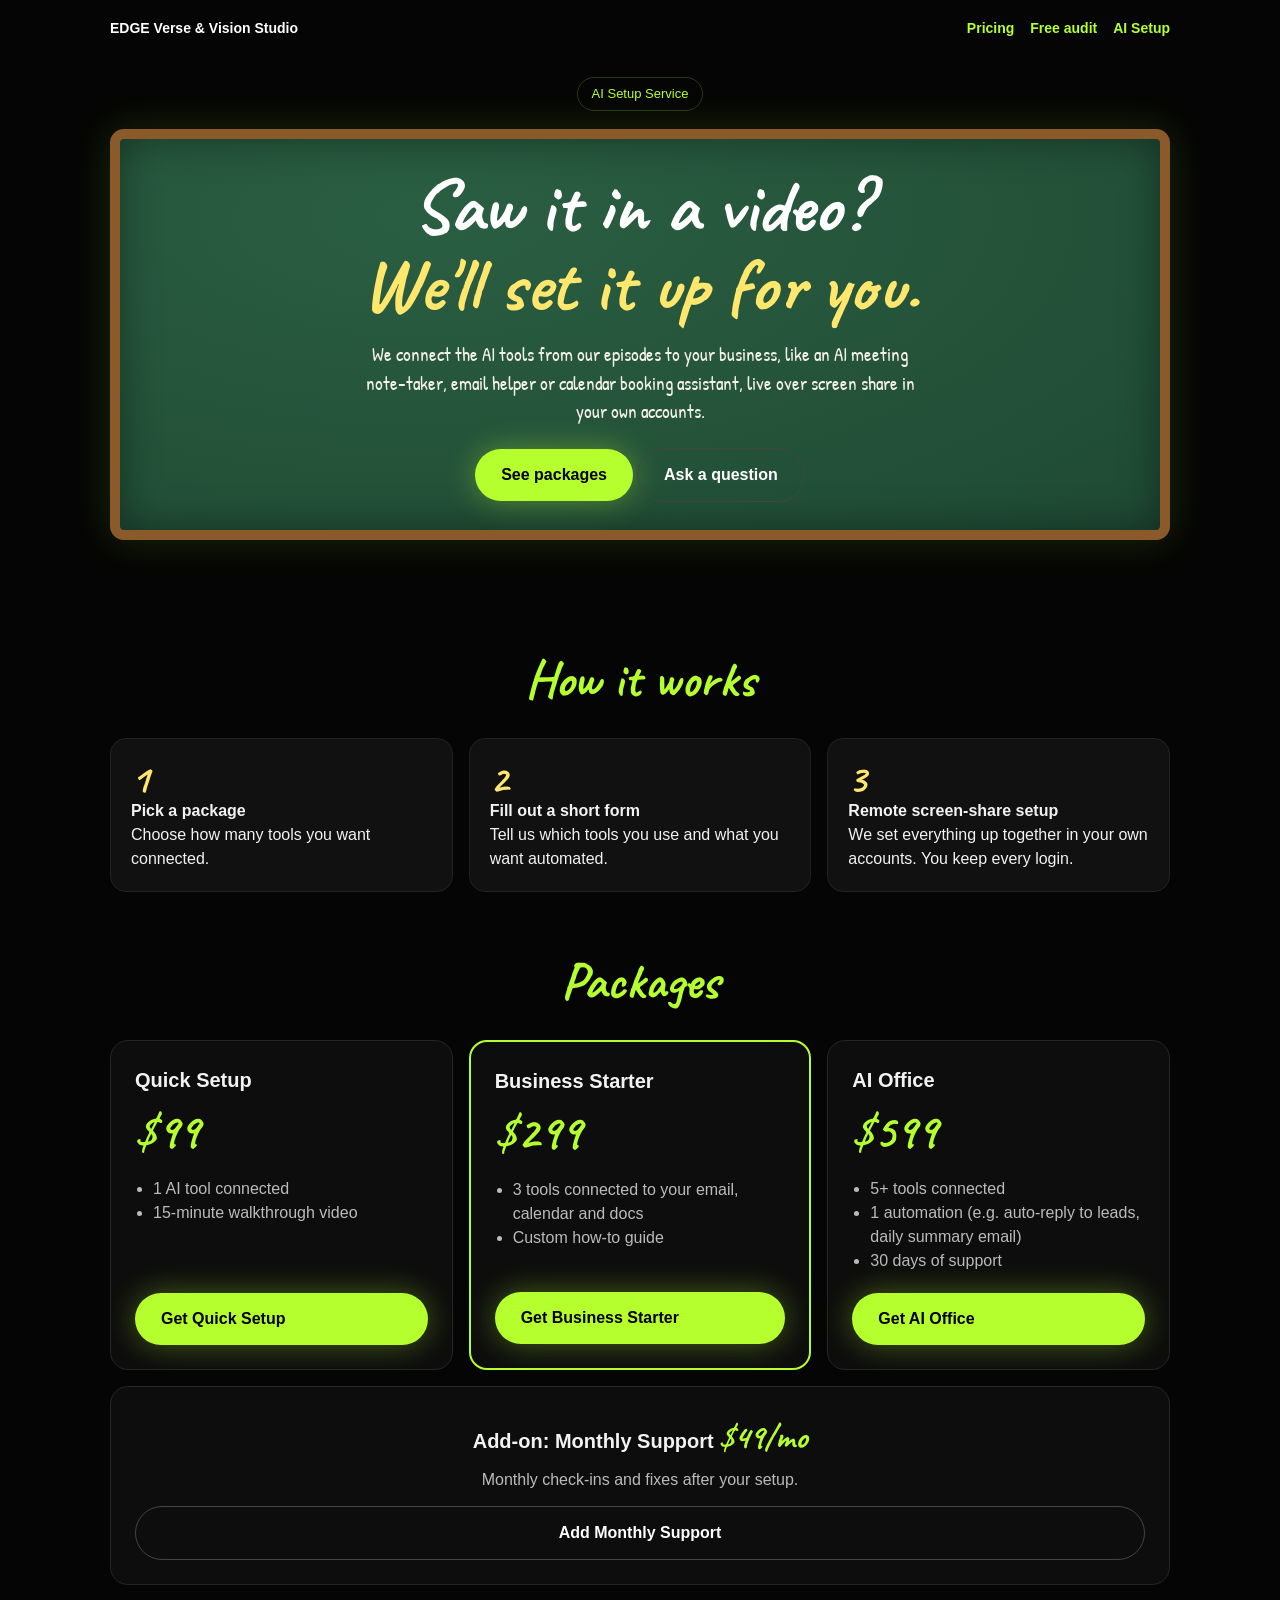
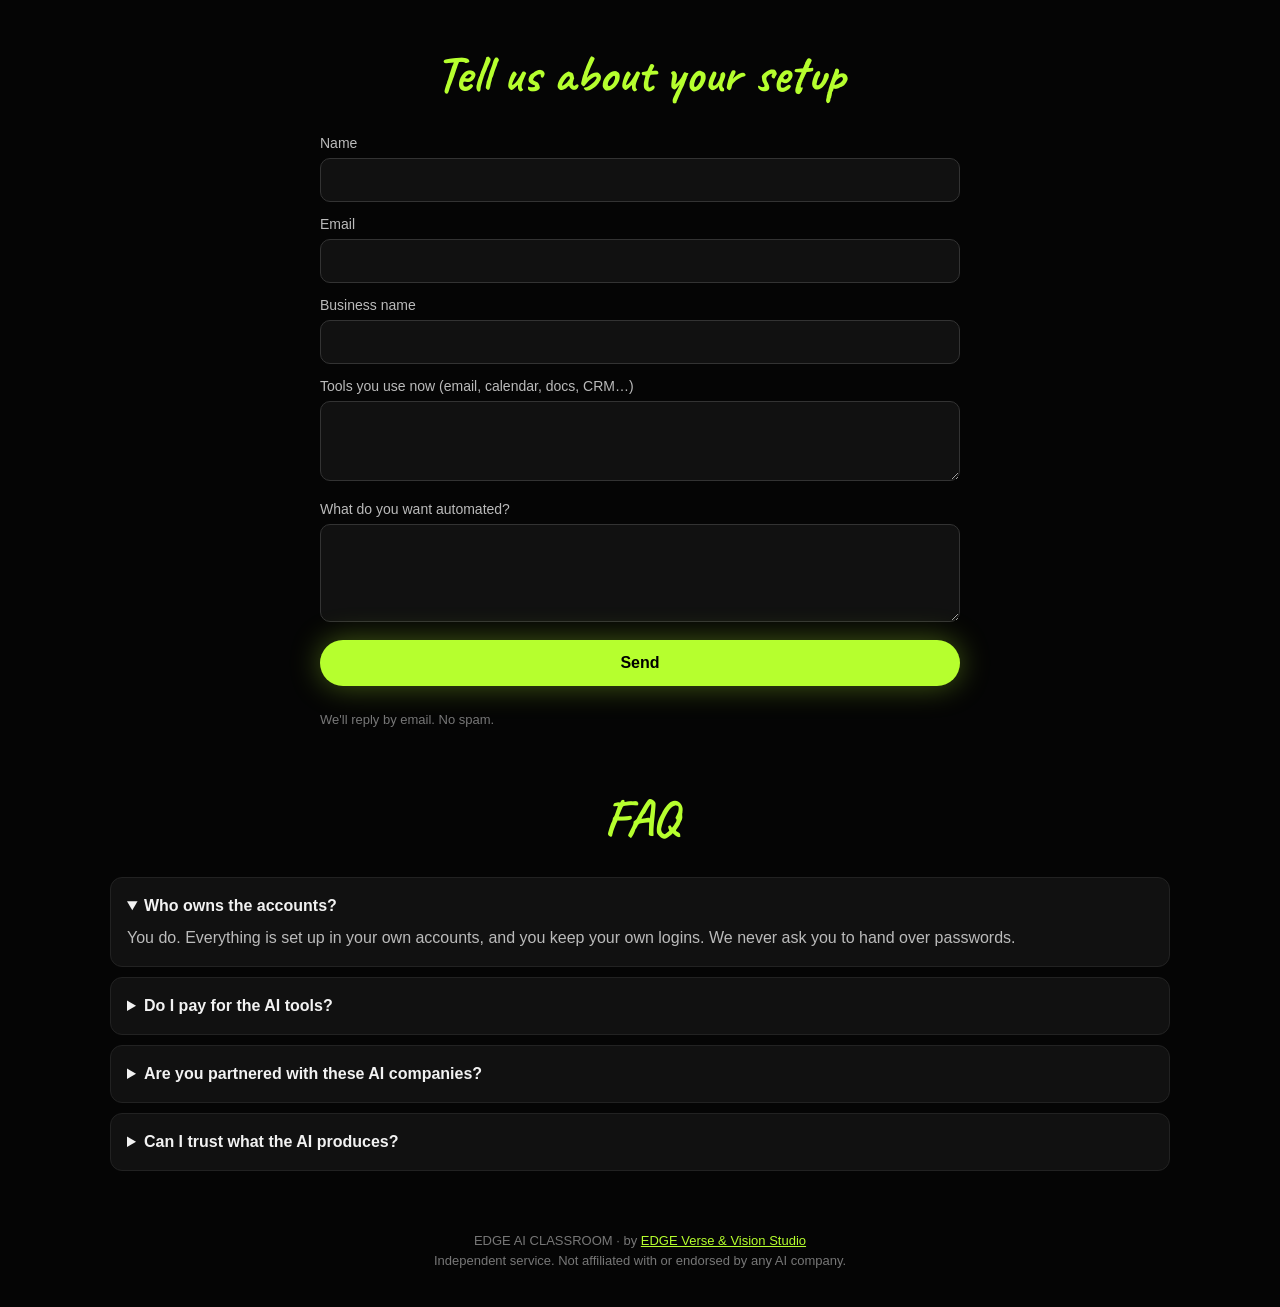
==== ai-setup/index.html @ 7fd41283 "Add AI Setup page, nav/footer link, Pinterest verification" ====
<!DOCTYPE html><html lang="en"><head><meta charset="utf-8"><meta name="viewport" content="width=device-width,initial-scale=1">
<link rel="icon" href="/favicon.svg" type="image/svg+xml"><link rel="canonical" href="https://edgevvstudio.com/ai-setup/">
<title>AI Setup Service | EDGE AI CLASSROOM</title>
<meta name="description" content="Saw it in a video? We'll set it up for you. Remote AI tool setup in your own accounts.">
<style>
@font-face{font-family:Caveat;src:url([data-uri]) format("truetype");font-weight:700}
@font-face{font-family:PH;src:url([data-uri]) format("truetype")}
*{box-sizing:border-box;margin:0;padding:0}
:root{--l:#b6ff2e;--b:#1f4a33;--c:#f4f1e6}
body{background:#050505;color:#f2f2f2;font-family:-apple-system,Inter,Arial,sans-serif;line-height:1.5}
.w{max-width:1100px;margin:0 auto;padding:0 20px}
a{color:var(--l)}
nav{display:flex;justify-content:space-between;align-items:center;padding:18px 0;font-weight:700}
nav a{text-decoration:none;font-size:14px}
.chalk{font-family:Caveat,cursive}
.board{background:radial-gradient(ellipse at 30% 20%,#2a5e42,var(--b));border:10px solid #8b5a2b;border-radius:14px;box-shadow:inset 0 0 40px rgba(0,0,0,.4),0 0 40px rgba(182,255,46,.15);padding:28px 22px;color:var(--c);font-family:PH,sans-serif}
.hero{padding:20px 0 50px;text-align:center}
.tag{display:inline-block;border:1px solid #2a3a10;color:var(--l);padding:6px 14px;border-radius:999px;font-size:13px;margin-bottom:18px}
h1{font-family:Caveat;font-size:46px;line-height:1.05;color:#fff}
h1 span{color:#ffe66d}
.hero p{font-size:19px;margin:14px auto 22px;max-width:560px}
.btn{display:inline-block;padding:14px 26px;border-radius:999px;font-weight:700;text-decoration:none;font-family:-apple-system,Arial,sans-serif;border:0;font-size:16px;cursor:pointer}
.p{background:var(--l);color:#000;box-shadow:0 0 30px rgba(182,255,46,.35)}
.s{border:1px solid #444;color:#fff}
h2{font-family:Caveat;font-size:40px;color:var(--l);text-align:center;margin:50px 0 20px}
.steps,.pk{display:grid;gap:16px}
.step{background:#111;border:1px solid #222;border-radius:16px;padding:20px}
.n{font-family:Caveat;font-size:40px;color:#ffe66d;line-height:1}
.card{background:#0d0d0d;border:1px solid #262626;border-radius:18px;padding:24px;display:flex;flex-direction:column}
.card.f{border:2px solid var(--l)}
.card h3{font-size:20px}.price{font-family:Caveat;font-size:48px;color:var(--l)}
.card ul{margin:10px 0 20px 18px;color:#bbb;flex:1}
.addon{margin-top:16px;text-align:center}
form{display:grid;gap:12px;max-width:640px;margin:0 auto}
label{font-size:14px;color:#bbb}
input,textarea{width:100%;padding:12px;border-radius:10px;border:1px solid #333;background:#111;color:#fff;font-size:16px;margin-top:4px}
details{background:#111;border:1px solid #222;border-radius:12px;padding:16px;margin-bottom:10px}
summary{font-weight:700;cursor:pointer}
details p{color:#bbb;margin-top:8px}
footer{text-align:center;color:#777;font-size:13px;padding:50px 0 30px}
.fine{color:#777;font-size:13px;margin-top:12px}
@media(min-width:800px){h1{font-size:76px}.steps,.pk{grid-template-columns:repeat(3,1fr)}h2{font-size:52px}}
</style></head><body><div class="w">
<nav style="flex-wrap:wrap;gap:10px"><a href="/" style="color:#fff">EDGE Verse &amp; Vision Studio</a><span style="display:flex;gap:16px;flex-wrap:wrap"><a href="/#pricing">Pricing</a><a href="/#audit">Free audit</a><a href="/ai-setup/">AI Setup</a></span></nav>
<section class="hero"><span class="tag">AI Setup Service</span>
<div class="board"><h1>Saw it in a video?<br><span>We'll set it up for you.</span></h1>
<p>We connect the AI tools from our episodes to your business, like an AI meeting note-taker, email helper or calendar booking assistant, live over screen share in your own accounts.</p>
<a class="btn p" href="#packages">See packages</a> <a class="btn s" href="#intake">Ask a question</a></div></section>
<h2>How it works</h2><div class="steps">
<div class="step"><div class="n">1</div><b>Pick a package</b><p>Choose how many tools you want connected.</p></div>
<div class="step"><div class="n">2</div><b>Fill out a short form</b><p>Tell us which tools you use and what you want automated.</p></div>
<div class="step"><div class="n">3</div><b>Remote screen-share setup</b><p>We set everything up together in your own accounts. You keep every login.</p></div></div>
<h2 id="packages">Packages</h2><div class="pk">
<div class="card"><h3>Quick Setup</h3><div class="price">$99</div><ul><li>1 AI tool connected</li><li>15-minute walkthrough video</li></ul><a class="btn p" href="https://buy.stripe.com/00waEPeNjgQneBPcFv6J20b">Get Quick Setup</a></div>
<div class="card f"><h3>Business Starter</h3><div class="price">$299</div><ul><li>3 tools connected to your email, calendar and docs</li><li>Custom how-to guide</li></ul><a class="btn p" href="https://buy.stripe.com/eVq00b34BfMj79n48Z6J20c">Get Business Starter</a></div>
<div class="card"><h3>AI Office</h3><div class="price">$599</div><ul><li>5+ tools connected</li><li>1 automation (e.g. auto-reply to leads, daily summary email)</li><li>30 days of support</li></ul><a class="btn p" href="https://buy.stripe.com/00w3cn20x57FfFT8pf6J20d">Get AI Office</a></div></div>
<div class="addon card"><h3>Add-on: Monthly Support <span class="price" style="font-size:34px">$49/mo</span></h3><p style="color:#bbb;margin:6px 0 14px">Monthly check-ins and fixes after your setup.</p><a class="btn s" href="https://buy.stripe.com/8x23cnbB7gQn65j48Z6J20e">Add Monthly Support</a></div>
<h2 id="intake">Tell us about your setup</h2>
<form id="aiForm" action="https://api.web3forms.com/submit" method="POST">
<input type="hidden" name="access_key" value="36ed742a-f1f7-4f38-838e-3daa4850f5e4"><input type="hidden" name="subject" value="AI Setup inquiry (edgevvstudio.com/ai-setup)"><input type="hidden" name="from_name" value="EDGE AI Setup page"><input type="checkbox" name="botcheck" style="display:none" tabindex="-1" autocomplete="off">
<label>Name<input name="name" required></label>
<label>Email<input type="email" name="email" required></label>
<label>Business name<input name="business"></label>
<label>Tools you use now (email, calendar, docs, CRM…)<textarea name="tools" rows="3"></textarea></label>
<label>What do you want automated?<textarea name="automate" rows="4"></textarea></label>
<button class="btn p" type="submit">Send</button>
<p class="fine" id="aiMsg" aria-live="polite">We'll reply by email. No spam.</p></form>
<h2>FAQ</h2>
<details open><summary>Who owns the accounts?</summary><p>You do. Everything is set up in your own accounts, and you keep your own logins. We never ask you to hand over passwords.</p></details>
<details><summary>Do I pay for the AI tools?</summary><p>Yes. You pay for your own tool subscriptions directly with each provider. Our price covers the setup only.</p></details>
<details><summary>Are you partnered with these AI companies?</summary><p>No. EDGE AI CLASSROOM is independent and has no official partnership with any AI company. Product names are used only to describe what we set up.</p></details>
<details><summary>Can I trust what the AI produces?</summary><p>AI makes mistakes. Always check the AI's work before you send, publish or act on it.</p></details>
<footer>EDGE AI CLASSROOM · by <a href="https://edgevvstudio.com">EDGE Verse &amp; Vision Studio</a><br>Independent service. Not affiliated with or endorsed by any AI company.</footer>
</div><script>(function(){var f=document.getElementById('aiForm'),m=document.getElementById('aiMsg');f.addEventListener('submit',function(e){e.preventDefault();var d=new FormData(f);m.textContent='Sending…';fetch(f.action,{method:'POST',body:d,headers:{Accept:'application/json'}}).then(function(r){if(!r.ok)throw 0;f.reset();m.textContent="Got it! We'll reply by email the same business day.";}).catch(function(){location.href='mailto:edgevvstudio@gmail.com?subject='+encodeURIComponent('AI Setup inquiry')+'&body='+encodeURIComponent('Name: '+d.get('name')+'\nBusiness: '+d.get('business')+'\nTools: '+d.get('tools')+'\nAutomate: '+d.get('automate'));m.textContent='Opening your email app…';});});})();</script>
</body></html>
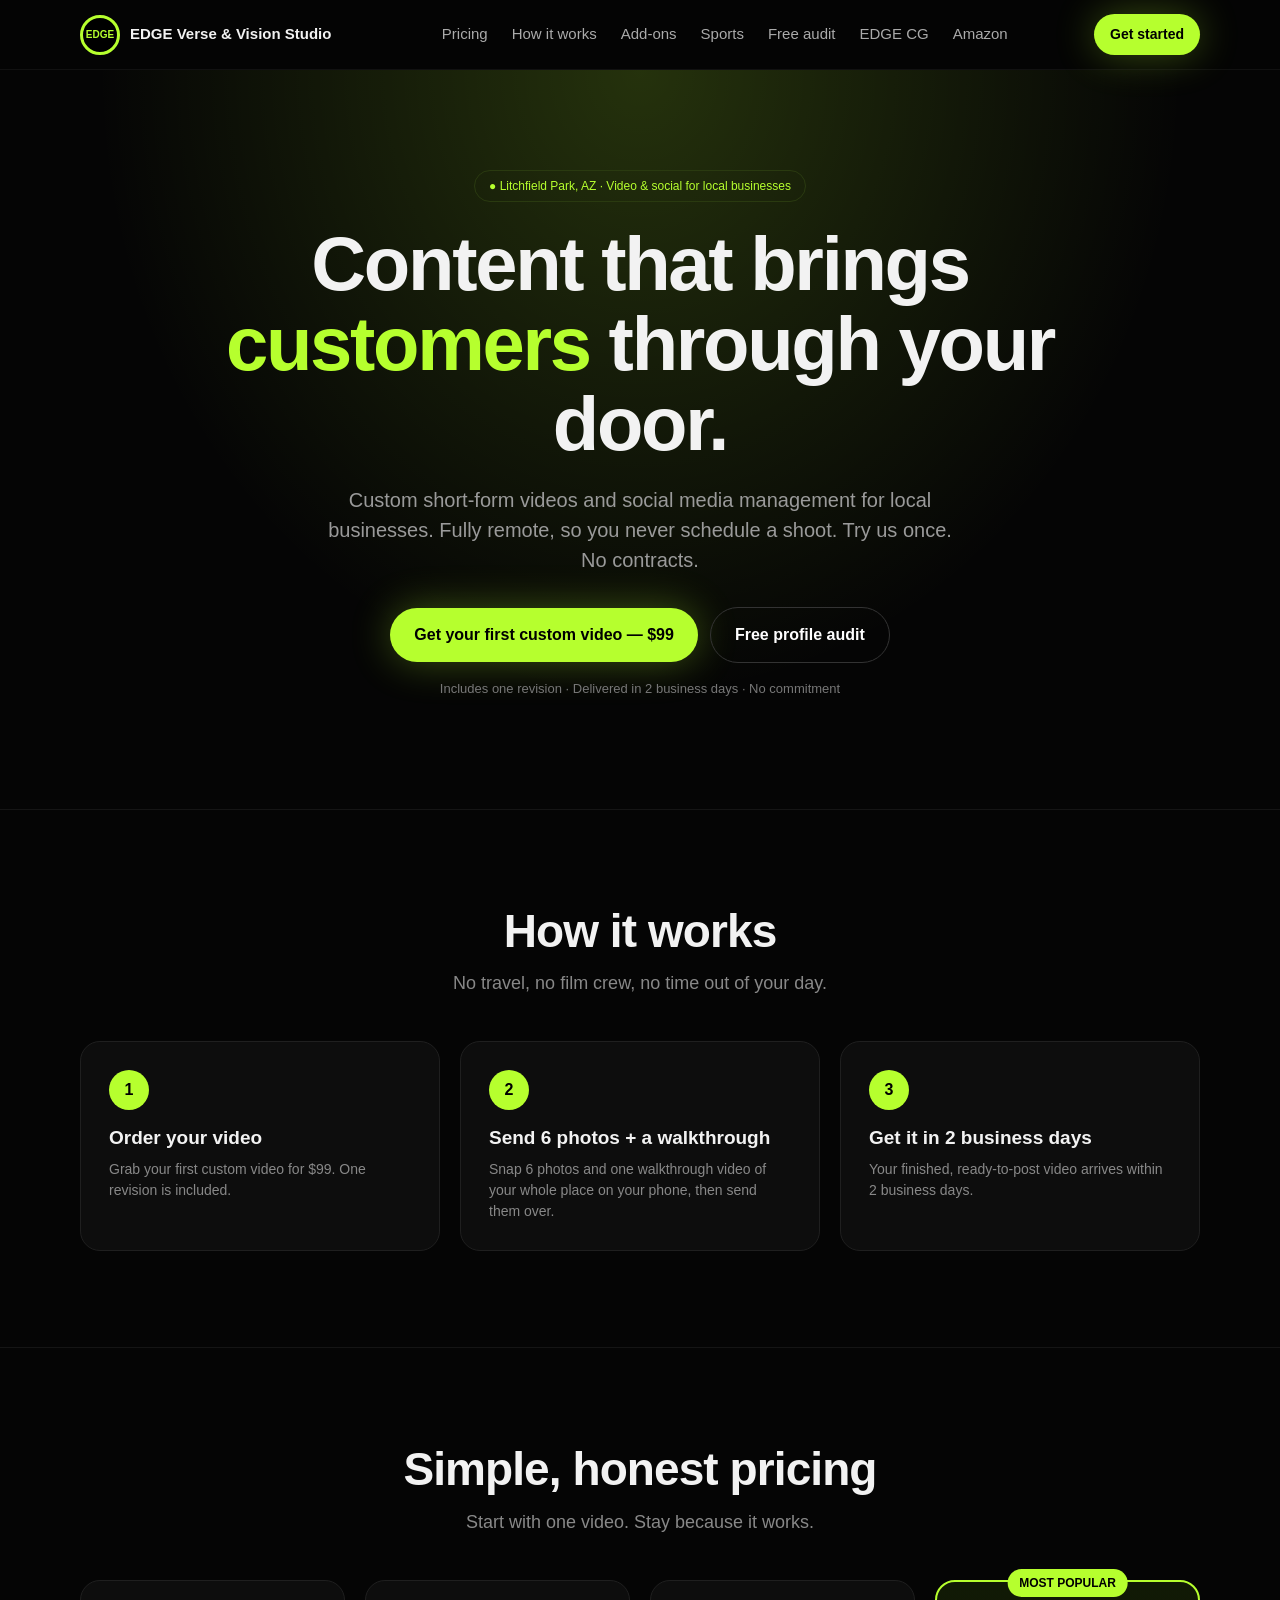
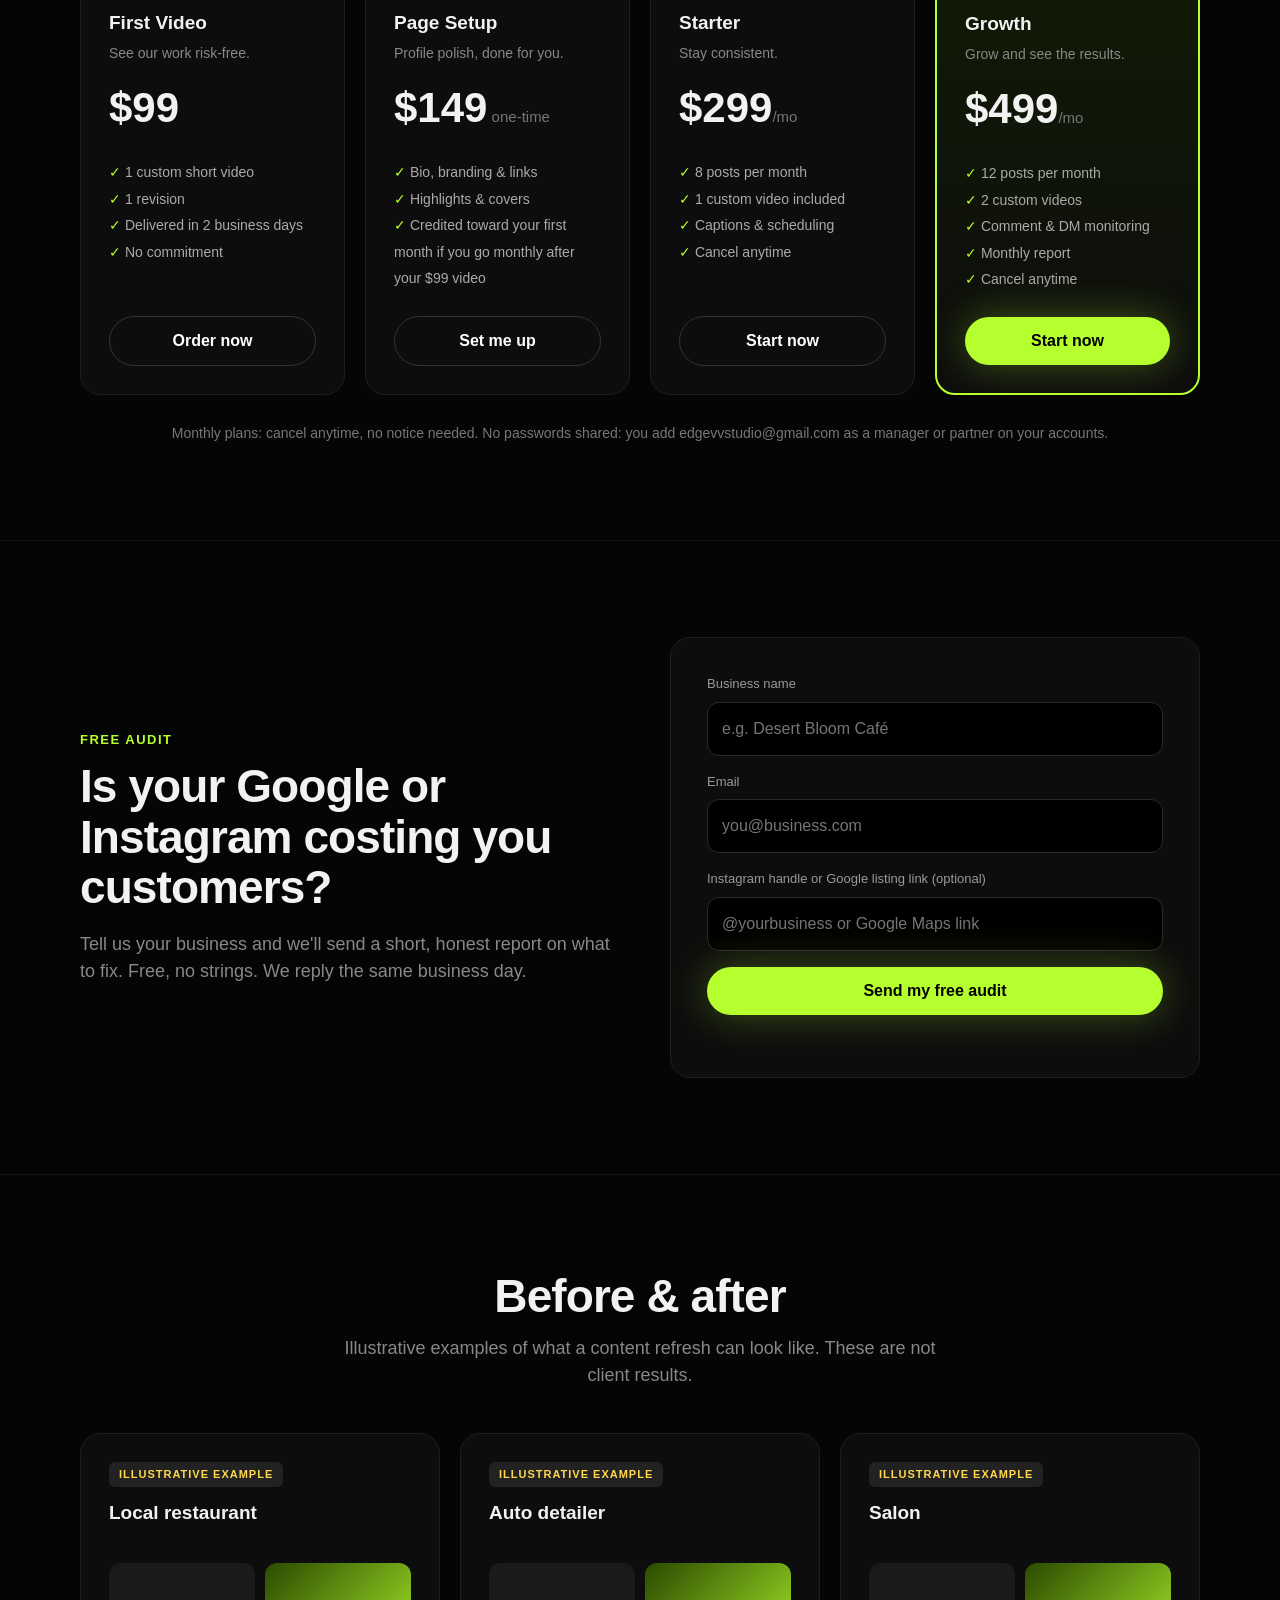
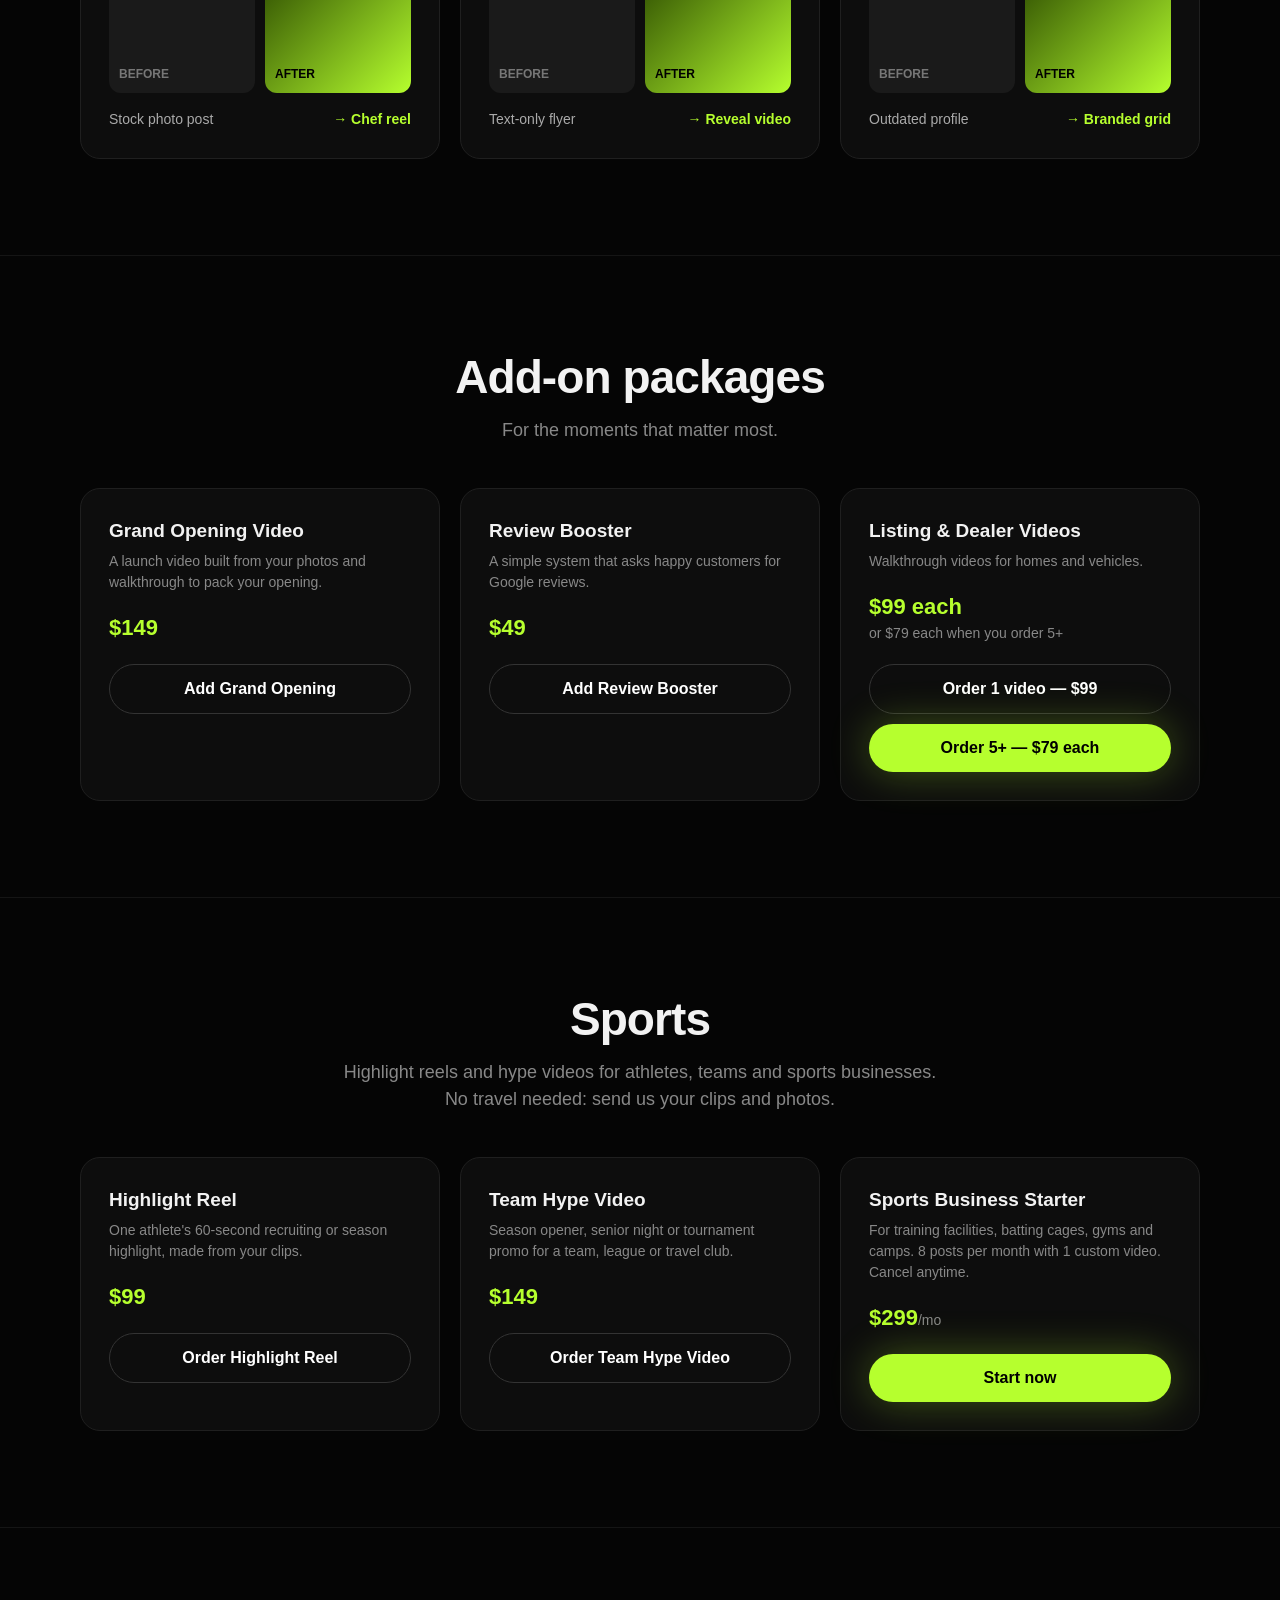
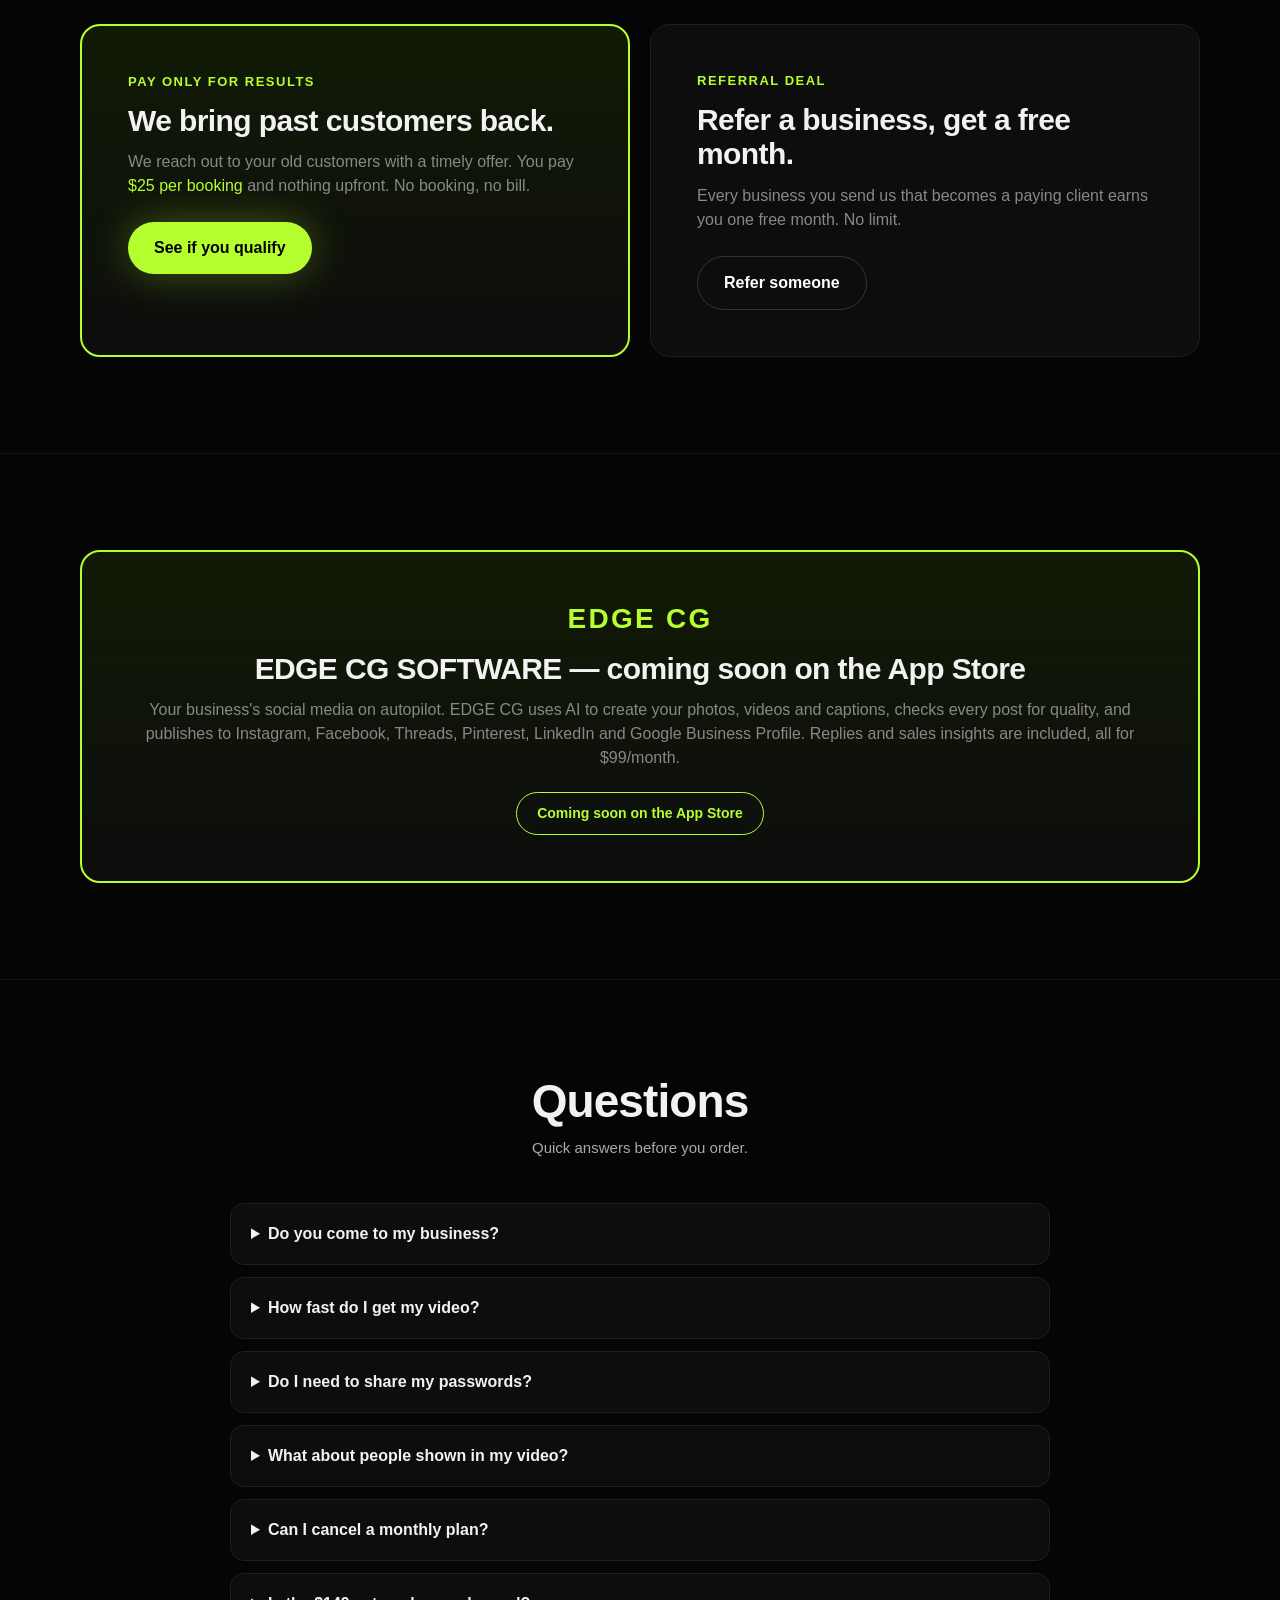
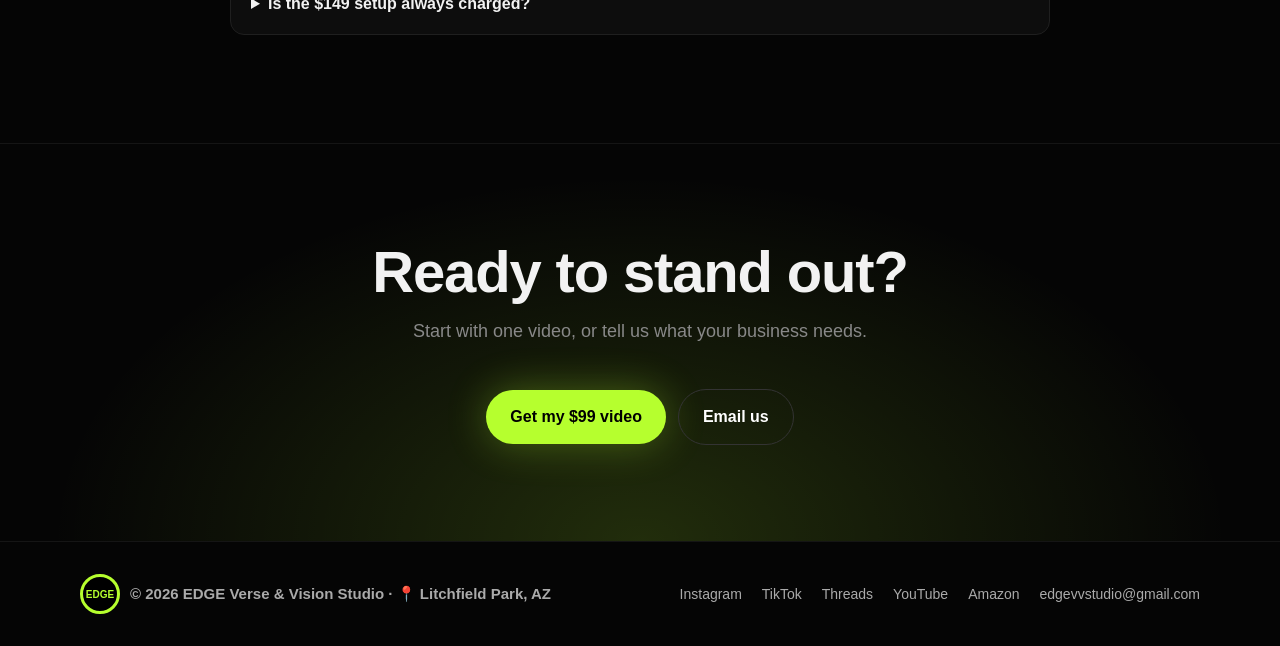
==== commit e43330f8: "Take down /ai-setup (redirect to home), remove AI Setup nav/footer/sitemap links" ====
--- a/ai-setup/index.html
+++ b/ai-setup/index.html
@@ -1,75 +1 @@
-<!DOCTYPE html><html lang="en"><head><meta charset="utf-8"><meta name="viewport" content="width=device-width,initial-scale=1">
-<link rel="icon" href="/favicon.svg" type="image/svg+xml"><link rel="canonical" href="https://edgevvstudio.com/ai-setup/">
-<title>AI Setup Service | EDGE AI CLASSROOM</title>
-<meta name="description" content="Saw it in a video? We'll set it up for you. Remote AI tool setup in your own accounts.">
-<style>
-@font-face{font-family:Caveat;src:url([data-uri]